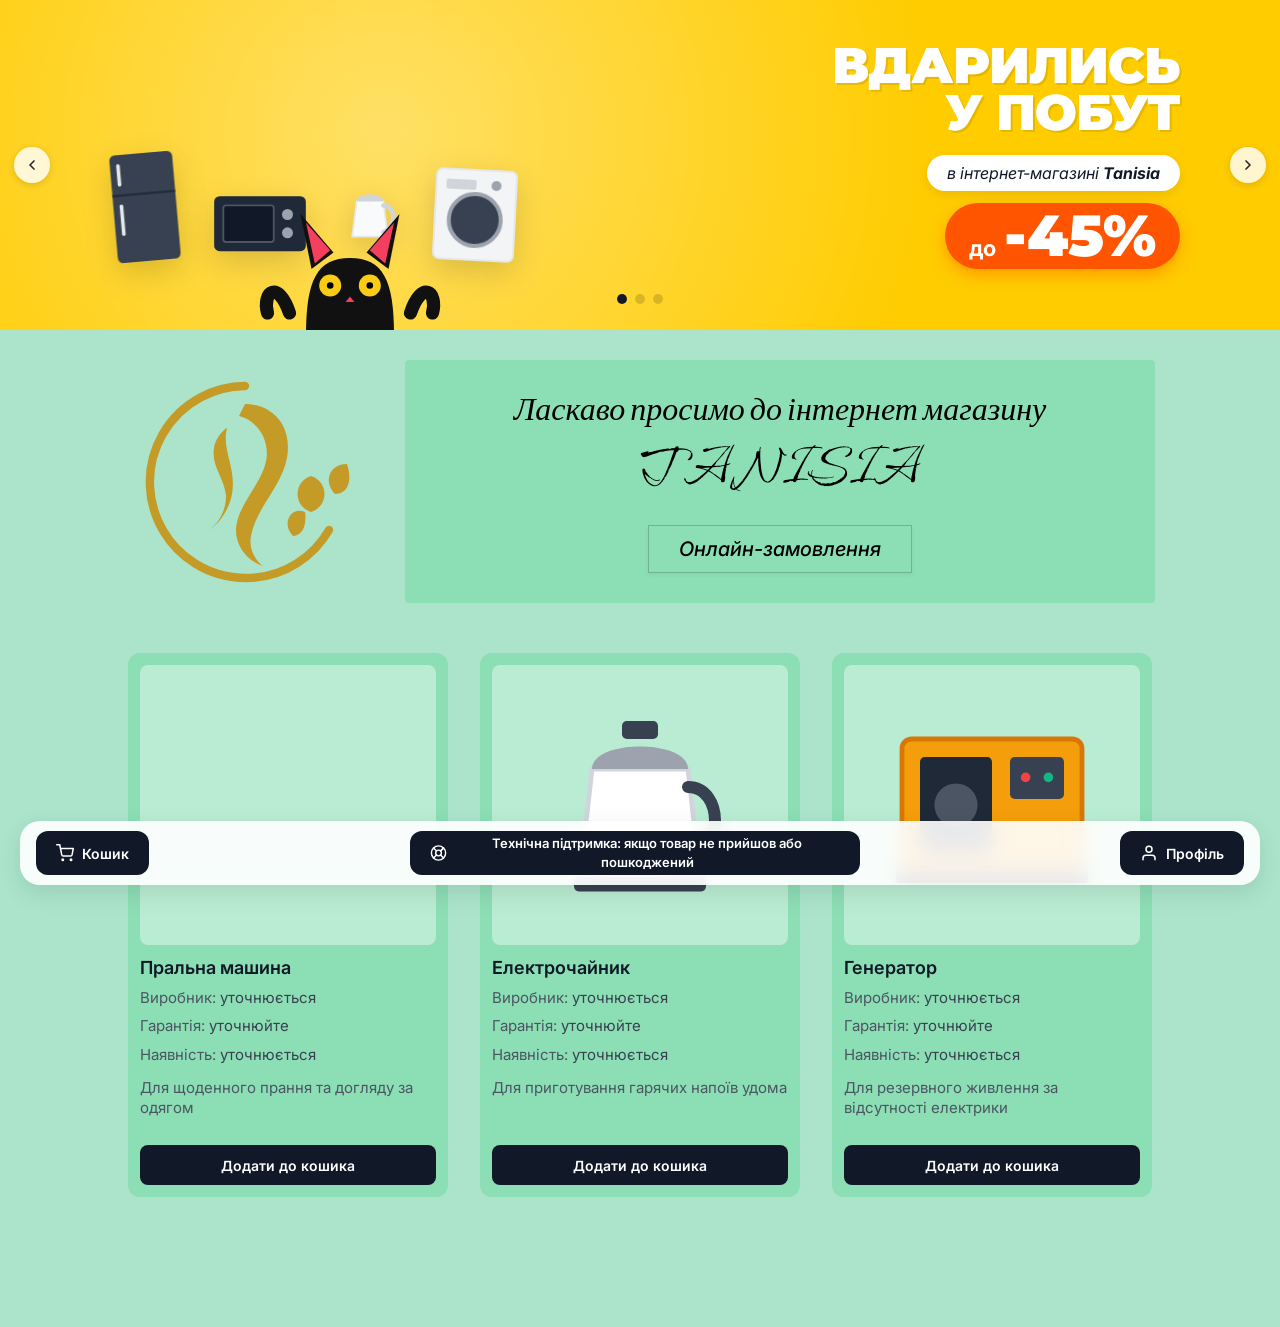
==== index.html @ ef2b3985 "add files" ====
<!DOCTYPE html>
<html lang="uk">
<head>
  <meta charset="UTF-8">
  <meta name="viewport" content="width=device-width, initial-scale=1.0">
  <title>TANISIA - Інтернет-магазин побутової техніки</title>
  
  <!-- Bootstrap 4.6 CSS -->
  <link rel="stylesheet" href="https://cdn.jsdelivr.net/npm/bootstrap@4.6.2/dist/css/bootstrap.min.css">
  
  <!-- Підключення шрифтів Google Fonts -->
  <link rel="preconnect" href="https://fonts.googleapis.com">
  <link rel="preconnect" href="https://fonts.gstatic.com" crossorigin>
  <link href="https://fonts.googleapis.com/css2?family=Inter:ital,wght@0,400;0,500;0,600;0,700;1,500&family=Instrument+Serif:ital@1&family=Island+Moments&family=Montserrat:wght@800;900&display=swap" rel="stylesheet">

  <!-- Підключення власного файлу стилів -->
  <link rel="stylesheet" href="style.css">
</head>
<body>

  <!-- 1. Верхній рекламний банер з каруселлю Bootstrap -->
  <div class="hero-banner-container">
    <div id="carouselExampleIndicators" class="carousel slide" data-ride="carousel">
      <ol class="carousel-indicators">
        <li data-target="#carouselExampleIndicators" data-slide-to="0" class="active"></li>
        <li data-target="#carouselExampleIndicators" data-slide-to="1"></li>
        <li data-target="#carouselExampleIndicators" data-slide-to="2"></li>
      </ol>
      <div class="carousel-inner">
        
        <!-- Слайд 1 (Основний банер зі знижкою 45%) -->
        <div class="carousel-item active">
          <div class="banner-content">
            <div class="banner-collage">
              <div class="appliance-group">
                <svg class="appliance fridge" viewBox="0 0 100 140" fill="none">
                  <rect x="15" y="10" width="70" height="120" rx="6" fill="#374151"/>
                  <line x1="15" y1="55" x2="85" y2="55" stroke="#1F2937" stroke-width="2"/>
                  <rect x="22" y="20" width="4" height="25" rx="2" fill="#E5E7EB"/>
                  <rect x="22" y="65" width="4" height="35" rx="2" fill="#E5E7EB"/>
                </svg>
                <svg class="appliance microwave" viewBox="0 0 120 80" fill="none">
                  <rect x="10" y="10" width="100" height="60" rx="6" fill="#1F2937"/>
                  <rect x="20" y="20" width="55" height="40" rx="3" fill="#111827" stroke="#4B5563" stroke-width="2"/>
                  <circle cx="90" cy="30" r="6" fill="#9CA3AF"/>
                  <circle cx="90" cy="50" r="6" fill="#9CA3AF"/>
                </svg>
                <svg class="appliance kettle" viewBox="0 0 90 90" fill="none">
                  <path d="M25 75 L30 35 L60 35 L65 75 Z" fill="#F9FAFB" stroke="#E5E7EB" stroke-width="2"/>
                  <path d="M30 35 C30 25, 60 25, 60 35 Z" fill="#D1D5DB"/>
                  <path d="M60 40 C75 40, 75 65, 60 70" stroke="#D1D5DB" stroke-width="5" fill="none" stroke-linecap="round"/>
                </svg>
                <svg class="appliance washer" viewBox="0 0 100 110" fill="none">
                  <rect x="10" y="10" width="80" height="90" rx="6" fill="#F3F4F6" stroke="#E5E7EB" stroke-width="2"/>
                  <circle cx="50" cy="60" r="26" fill="#374151" stroke="#9CA3AF" stroke-width="4"/>
                  <rect x="20" y="20" width="30" height="10" rx="2" fill="#D1D5DB"/>
                  <circle cx="70" cy="25" r="5" fill="#9CA3AF"/>
                </svg>
              </div>
              <div class="cat-wrapper">
                <svg class="cat-svg" viewBox="0 0 200 120" fill="none">
                  <path d="M60 120 C60 70, 70 50, 100 50 C130 50, 140 70, 140 120 Z" fill="#111111"/>
                  <polygon points="65,60 55,10 85,45" fill="#111111"/>
                  <polygon points="68,55 60,18 82,43" fill="#F43F5E"/>
                  <polygon points="135,60 145,10 115,45" fill="#111111"/>
                  <polygon points="132,55 140,18 118,43" fill="#F43F5E"/>
                  <circle cx="82" cy="75" r="10" fill="#FACC15"/>
                  <circle cx="82" cy="75" r="3" fill="#000"/>
                  <circle cx="118" cy="75" r="10" fill="#FACC15"/>
                  <circle cx="118" cy="75" r="3" fill="#000"/>
                  <polygon points="100,85 96,90 104,90" fill="#F43F5E"/>
                  <path d="M45 100 C35 70, 20 80, 25 100" stroke="#111111" stroke-width="12" stroke-linecap="round"/>
                  <path d="M155 100 C165 70, 180 80, 175 100" stroke="#111111" stroke-width="12" stroke-linecap="round"/>
                </svg>
              </div>
            </div>
            <div class="banner-text-group">
              <h1 class="promo-headline">ВДАРИЛИСЬ<br>У ПОБУТ</h1>
              <div class="shop-badge">
                <span>в інтернет-магазині <strong>Tanisia</strong></span>
              </div>
              <div class="discount-badge">
                <span class="discount-prefix">до</span>
                <span class="discount-value">-45%</span>
              </div>
            </div>
          </div>
        </div>

        <!-- Слайд 2 (Безкоштовна доставка) -->
        <div class="carousel-item">
          <div class="banner-content" style="justify-content: center; gap: 40px;">
            <div class="banner-text-group" style="align-items: center; text-align: center;">
              <h1 class="promo-headline" style="text-align: center;">БЕЗКОШТОВНА<br>ДОСТАВКА</h1>
              <div class="shop-badge">
                <span>на всі замовлення від 2000 грн</span>
              </div>
            </div>
          </div>
        </div>

        <!-- Слайд 3 (Гарантія якості) -->
        <div class="carousel-item">
          <div class="banner-content" style="justify-content: center;">
            <div class="banner-text-group" style="align-items: center; text-align: center;">
              <h1 class="promo-headline" style="text-align: center;">ОФІЦІЙНА<br>ГАРАНТІЯ</h1>
              <div class="shop-badge">
                <span>Сервісна підтримка та якість від <strong>Tanisia</strong></span>
              </div>
            </div>
          </div>
        </div>

      </div>

      <!-- Кнопки навігації каруселі -->
      <a class="carousel-control-prev" href="#carouselExampleIndicators" role="button" data-slide="prev">
        <div class="custom-arrow">
          <svg width="16" height="16" viewBox="0 0 24 24" fill="none" stroke="currentColor" stroke-width="2.5" stroke-linecap="round" stroke-linejoin="round"><polyline points="15 18 9 12 15 6"></polyline></svg>
        </div>
        <span class="sr-only">Previous</span>
      </a>
      <a class="carousel-control-next" href="#carouselExampleIndicators" role="button" data-slide="next">
        <div class="custom-arrow">
          <svg width="16" height="16" viewBox="0 0 24 24" fill="none" stroke="currentColor" stroke-width="2.5" stroke-linecap="round" stroke-linejoin="round"><polyline points="9 18 15 12 9 6"></polyline></svg>
        </div>
        <span class="sr-only">Next</span>
      </a>
    </div>
  </div>

  <!-- 2. Секція привітання та логотипу -->
  <section class="welcome-section">
    <div class="welcome-container">
      <div class="logo-wrapper">
        <svg class="brand-logo" viewBox="0 0 200 200" fill="none">
          <path d="M 100 20 A 80 80 0 1 0 170 140" stroke="#C59B27" stroke-width="7" stroke-linecap="round"/>
          <path d="M 100 35 C 120 35, 140 50, 135 80 C 130 105, 110 120, 105 145 C 103 155, 108 165, 115 170 C 100 165, 90 150, 93 135 C 97 115, 115 100, 118 80 C 120 62, 108 48, 95 45 Z" fill="#C59B27"/>
          <path d="M 85 55 C 80 75, 95 90, 88 115 C 85 125, 78 135, 70 140 C 80 133, 85 120, 84 110 C 82 95, 70 85, 75 68 C 78 60, 83 56, 85 55 Z" fill="#C59B27"/>
          <g fill="#C59B27">
            <path d="M 155 125 C 140 120, 140 100, 155 95 C 170 100, 170 120, 155 125 Z"/>
            <path d="M 175 110 C 165 100, 170 85, 185 85 C 190 100, 185 110, 175 110 Z"/>
            <path d="M 140 145 C 130 135, 138 120, 150 125 C 152 140, 145 145, 140 145 Z"/>
          </g>
        </svg>
      </div>

      <div class="welcome-card">
        <h2 class="welcome-subtitle">Ласкаво просимо до інтернет магазину</h2>
        <h1 class="welcome-title">TANISIA</h1>
        <button class="order-btn">Онлайн-замовлення</button>
      </div>
    </div>
  </section>

  <!-- 3. Блок товарних карток -->
  <main class="products-section">
    <div class="products-grid">
      
      <!-- Картка 1: Пральна машина -->
      <article class="product-card">
        <div class="product-image-box">
          <img >
        </div>
        <div class="product-info">
          <h3 class="product-name">Пральна машина</h3>
          <p class="product-meta">Виробник: <span>уточнюється</span></p>
          <p class="product-meta">Гарантія: <span>уточнюйте</span></p>
          <p class="product-meta">Наявність: <span>уточнюється</span></p>
          <p class="product-desc">Для щоденного прання та догляду за одягом</p>
        </div>
        <button class="add-to-cart-btn">Додати до кошика</button>
      </article>

      <!-- Картка 2: Електрочайник -->
      <article class="product-card">
        <div class="product-image-box">
          <svg viewBox="0 0 200 200" fill="none" class="product-svg">
            <path d="M50 160 L60 70 L140 70 L150 160 Z" fill="#FFFFFF" stroke="#D1D5DB" stroke-width="4"/>
            <path d="M60 70 C60 45, 140 45, 140 70 Z" fill="#9CA3AF"/>
            <rect x="85" y="30" width="30" height="15" rx="4" fill="#374151"/>
            <path d="M140 85 C170 85, 170 140, 140 145" stroke="#374151" stroke-width="10" fill="none" stroke-linecap="round"/>
            <rect x="45" y="160" width="110" height="12" rx="4" fill="#374151"/>
          </svg>
        </div>
        <div class="product-info">
          <h3 class="product-name">Електрочайник</h3>
          <p class="product-meta">Виробник: <span>уточнюється</span></p>
          <p class="product-meta">Гарантія: <span>уточнюйте</span></p>
          <p class="product-meta">Наявність: <span>уточнюється</span></p>
          <p class="product-desc">Для приготування гарячих напоїв удома</p>
        </div>
        <button class="add-to-cart-btn">Додати до кошика</button>
      </article>

      <!-- Картка 3: Генератор -->
      <article class="product-card">
        <div class="product-image-box">
          <svg viewBox="0 0 200 200" fill="none" class="product-svg">
            <rect x="25" y="45" width="150" height="110" rx="8" fill="#F59E0B" stroke="#D97706" stroke-width="4"/>
            <rect x="40" y="60" width="60" height="80" rx="4" fill="#1F2937"/>
            <circle cx="70" cy="100" r="18" fill="#4B5563"/>
            <rect x="115" y="60" width="45" height="35" rx="4" fill="#374151"/>
            <circle cx="128" cy="77" r="4" fill="#EF4444"/>
            <circle cx="147" cy="77" r="4" fill="#10B981"/>
            <rect x="20" y="155" width="160" height="10" rx="3" fill="#111827"/>
          </svg>
        </div>
        <div class="product-info">
          <h3 class="product-name">Генератор</h3>
          <p class="product-meta">Виробник: <span>уточнюється</span></p>
          <p class="product-meta">Гарантія: <span>уточнюйте</span></p>
          <p class="product-meta">Наявність: <span>уточнюється</span></p>
          <p class="product-desc">Для резервного живлення за відсутності електрики</p>
        </div>
        <button class="add-to-cart-btn">Додати до кошика</button>
      </article>

    </div>
  </main>

  <!-- 4. Нижня панель навігації (Bottom Bar) -->
  <footer class="bottom-bar">
    <button class="nav-btn">
      <svg width="18" height="18" viewBox="0 0 24 24" fill="none" stroke="currentColor" stroke-width="2" stroke-linecap="round" stroke-linejoin="round"><circle cx="9" cy="21" r="1"></circle><circle cx="20" cy="21" r="1"></circle><path d="M1 1h4l2.68 13.39a2 2 0 0 0 2 1.61h9.72a2 2 0 0 0 2-1.61L23 6H6"></path></svg>
      <span>Кошик</span>
    </button>

    <button class="nav-btn support-btn">
      <svg width="18" height="18" viewBox="0 0 24 24" fill="none" stroke="currentColor" stroke-width="2" stroke-linecap="round" stroke-linejoin="round"><circle cx="12" cy="12" r="10"></circle><circle cx="12" cy="12" r="4"></circle><line x1="4.93" y1="4.93" x2="9.17" y2="9.17"></line><line x1="14.83" y1="14.83" x2="19.07" y2="19.07"></line><line x1="14.83" y1="9.17" x2="19.07" y2="4.93"></line><line x1="14.83" y1="9.17" x2="18.36" y2="5.64"></line><line x1="4.93" y1="19.07" x2="9.17" y2="14.83"></line></svg>
      <span>Технічна підтримка: якщо товар не прийшов або пошкоджений</span>
    </button>

    <button class="nav-btn">
      <svg width="18" height="18" viewBox="0 0 24 24" fill="none" stroke="currentColor" stroke-width="2" stroke-linecap="round" stroke-linejoin="round"><path d="M20 21v-2a4 4 0 0 0-4-4H8a4 4 0 0 0-4 4v2"></path><circle cx="12" cy="7" r="4"></circle></svg>
      <span>Профіль</span>
    </button>
  </footer>

  <!-- JS для Bootstrap (jQuery та Bootstrap JS для роботи слайдера) -->
  <script src="https://cdn.jsdelivr.net/npm/jquery@3.5.1/dist/jquery.slim.min.js"></script>
  <script src="https://cdn.jsdelivr.net/npm/bootstrap@4.6.2/dist/js/bootstrap.bundle.min.js"></script>

</body>
</html>
---- style.css ----
/* ==========================================================================
   Основні скидання та стилі сторінки
   ========================================================================== */
* {
  box-sizing: border-box;
  margin: 0;
  padding: 0;
}

body {
  background-color: #ABE4CB;
  font-family: 'Inter', sans-serif;
  color: #111827;
  display: flex;
  flex-direction: column;
  align-items: center;
  min-height: 100vh;
  padding-bottom: 90px;
}

/* ==========================================================================
   1. Секція рекламного банера (Карусель Bootstrap)
   ========================================================================== */
.hero-banner-container {
  width: 100%;
  max-width: 1440px;
  margin: 0 auto;
  overflow: hidden;
}

.carousel-item {
  height: 330px;
  background-color: #FFCC00;
  background-image: radial-gradient(circle at 30% 40%, rgba(255,255,255,0.4) 0%, transparent 60%);
}

.banner-content {
  display: flex;
  align-items: flex-end;
  justify-content: space-between;
  width: 100%;
  max-width: 1200px;
  height: 100%;
  margin: 0 auto;
  padding: 0 60px;
}

.carousel-control-prev,
.carousel-control-next {
  width: 5%;
  opacity: 0.9;
}

.custom-arrow {
  width: 36px;
  height: 36px;
  border-radius: 50%;
  background: rgba(255, 255, 255, 0.9);
  display: flex;
  align-items: center;
  justify-content: center;
  box-shadow: 0 2px 8px rgba(0,0,0,0.15);
  color: #111827;
}

.carousel-indicators li {
  width: 10px;
  height: 10px;
  border-radius: 50%;
  background-color: rgba(0, 0, 0, 0.3);
  margin: 0 4px;
}

.carousel-indicators .active {
  background-color: #111827;
}

/* Колаж техніки та кота */
.banner-collage {
  position: relative;
  width: 550px;
  height: 100%;
  display: flex;
  align-items: flex-end;
}

.appliance-group {
  position: absolute;
  bottom: 60px;
  left: 0;
  display: flex;
  align-items: flex-end;
  gap: 15px;
}

.appliance {
  filter: drop-shadow(0 10px 15px rgba(0,0,0,0.15));
}
.appliance.fridge { width: 90px; transform: rotate(-5deg); }
.appliance.microwave { width: 110px; transform: translateY(-10px); }
.appliance.kettle { width: 80px; transform: translateY(-20px); }
.appliance.washer { width: 100px; transform: rotate(3deg); }

.cat-wrapper {
  position: absolute;
  bottom: -5px;
  left: 140px;
  width: 220px;
}
.cat-svg {
  width: 100%;
  height: auto;
}

/* Текстовий блок акції */
.banner-text-group {
  display: flex;
  flex-direction: column;
  align-items: flex-end;
  justify-content: center;
  height: 100%;
  padding-bottom: 20px;
}

.promo-headline {
  font-family: 'Montserrat', sans-serif;
  font-weight: 900;
  font-size: 50px;
  line-height: 0.95;
  color: #FFFFFF;
  text-align: right;
  text-shadow: 2px 2px 0px rgba(0,0,0,0.1);
  letter-spacing: -1px;
}

.shop-badge {
  background: #FFFFFF;
  padding: 6px 20px;
  border-radius: 20px;
  margin-top: 10px;
  box-shadow: 0 4px 10px rgba(0,0,0,0.08);
}

.shop-badge span {
  font-family: 'Inter', sans-serif;
  font-size: 16px;
  font-style: italic;
  color: #111827;
}

.discount-badge {
  display: flex;
  align-items: baseline;
  background: #FF5500;
  color: #FFFFFF;
  padding: 4px 24px;
  border-radius: 40px;
  margin-top: 12px;
  box-shadow: 0 6px 15px rgba(255, 85, 0, 0.4);
}

.discount-prefix {
  font-size: 22px;
  font-weight: 700;
  margin-right: 8px;
}

.discount-value {
  font-family: 'Montserrat', sans-serif;
  font-weight: 900;
  font-size: 58px;
  line-height: 1;
}

/* ==========================================================================
   2. Секція привітання та логотипу
   ========================================================================== */
.welcome-section {
  width: 100%;
  max-width: 1440px;
  background-color: #ABE4CB;
  padding: 30px 40px;
  display: flex;
  justify-content: center;
}

.welcome-container {
  display: flex;
  align-items: center;
  justify-content: center;
  gap: 40px;
  width: 100%;
  max-width: 1100px;
}

.logo-wrapper {
  width: 240px;
  height: 240px;
  flex-shrink: 0;
}

.brand-logo {
  width: 100%;
  height: 100%;
}

.welcome-card {
  background-color: #8CDEB5;
  padding: 30px 50px;
  border-radius: 4px;
  display: flex;
  flex-direction: column;
  align-items: center;
  text-align: center;
  flex-grow: 1;
  max-width: 750px;
}

.welcome-subtitle {
  font-family: 'Instrument Serif', serif;
  font-style: italic;
  font-weight: 400;
  font-size: 32px;
  color: #000000;
  margin-bottom: 5px;
}

.welcome-title {
  font-family: 'Island Moments', cursive;
  font-size: 72px;
  font-weight: 400;
  color: #000000;
  line-height: 1;
  margin-bottom: 20px;
}

.order-btn {
  background-color: #8CDEB5;
  border: 1px solid rgba(0, 0, 0, 0.2);
  padding: 8px 30px;
  font-family: 'Inter', sans-serif;
  font-style: italic;
  font-weight: 500;
  font-size: 20px;
  color: #000000;
  cursor: pointer;
  box-shadow: 0 2px 4px rgba(0, 0, 0, 0.05);
  transition: background-color 0.2s ease;
}

.order-btn:hover {
  background-color: #79d4a6;
}

/* ==========================================================================
   3. Блок товарних карток
   ========================================================================== */
.products-section {
  width: 100%;
  max-width: 1440px;
  padding: 20px 20px 40px;
  display: flex;
  justify-content: center;
}

.products-grid {
  display: flex;
  gap: 32px;
  justify-content: center;
  flex-wrap: wrap;
}

.product-card {
  width: 320px;
  background-color: #8CDEB5;
  border-radius: 12px;
  padding: 12px;
  display: flex;
  flex-direction: column;
  gap: 12px;
}

.product-image-box {
  width: 296px;
  height: 280px;
  background-color: rgba(255, 255, 255, 0.4);
  border-radius: 8px;
  display: flex;
  align-items: center;
  justify-content: center;
  padding: 10px;
}

.product-svg {
  width: 100%;
  height: 100%;
  max-height: 240px;
}

.product-info {
  display: flex;
  flex-direction: column;
  gap: 4px;
}

.product-name {
  font-size: 18px;
  font-weight: 600;
  color: #111827;
  margin-bottom: 4px;
}

.product-meta {
  font-size: 15px;
  color: #4B5563;
  margin-bottom: 2px;
}

.product-meta span {
  color: #374151;
}

.product-desc {
  font-size: 15px;
  color: #4B5563;
  margin-top: 6px;
  line-height: 1.3;
}

.add-to-cart-btn {
  width: 100%;
  height: 40px;
  background-color: #111827;
  color: #FFFFFF;
  border: none;
  border-radius: 8px;
  font-weight: 600;
  font-size: 14px;
  cursor: pointer;
  margin-top: auto;
  transition: background-color 0.2s ease;
}

.add-to-cart-btn:hover {
  background-color: #1F2937;
}

/* ==========================================================================
   4. Нижня панель навігації (Bottom Bar)
   ========================================================================== */
.bottom-bar {
  position: fixed;
  bottom: 15px;
  left: 50%;
  transform: translateX(-50%);
  width: calc(100% - 40px);
  max-width: 1400px;
  height: 64px;
  background: rgba(255, 255, 255, 0.9);
  backdrop-filter: blur(10px);
  border-radius: 20px;
  display: flex;
  align-items: center;
  justify-content: space-between;
  padding: 0 16px;
  box-shadow: 0px 8px 24px rgba(0, 0, 0, 0.1);
  z-index: 1000;
}

.nav-btn {
  display: flex;
  align-items: center;
  justify-content: center;
  gap: 8px;
  height: 44px;
  padding: 0 20px;
  background-color: #111827;
  color: #FFFFFF;
  border: none;
  border-radius: 12px;
  font-weight: 600;
  font-size: 14px;
  cursor: pointer;
  transition: opacity 0.2s ease;
}

.nav-btn:hover {
  opacity: 0.9;
}

.support-btn {
  flex-grow: 1;
  max-width: 450px;
  margin: 0 15px;
  font-size: 13px;
  text-align: center;
}
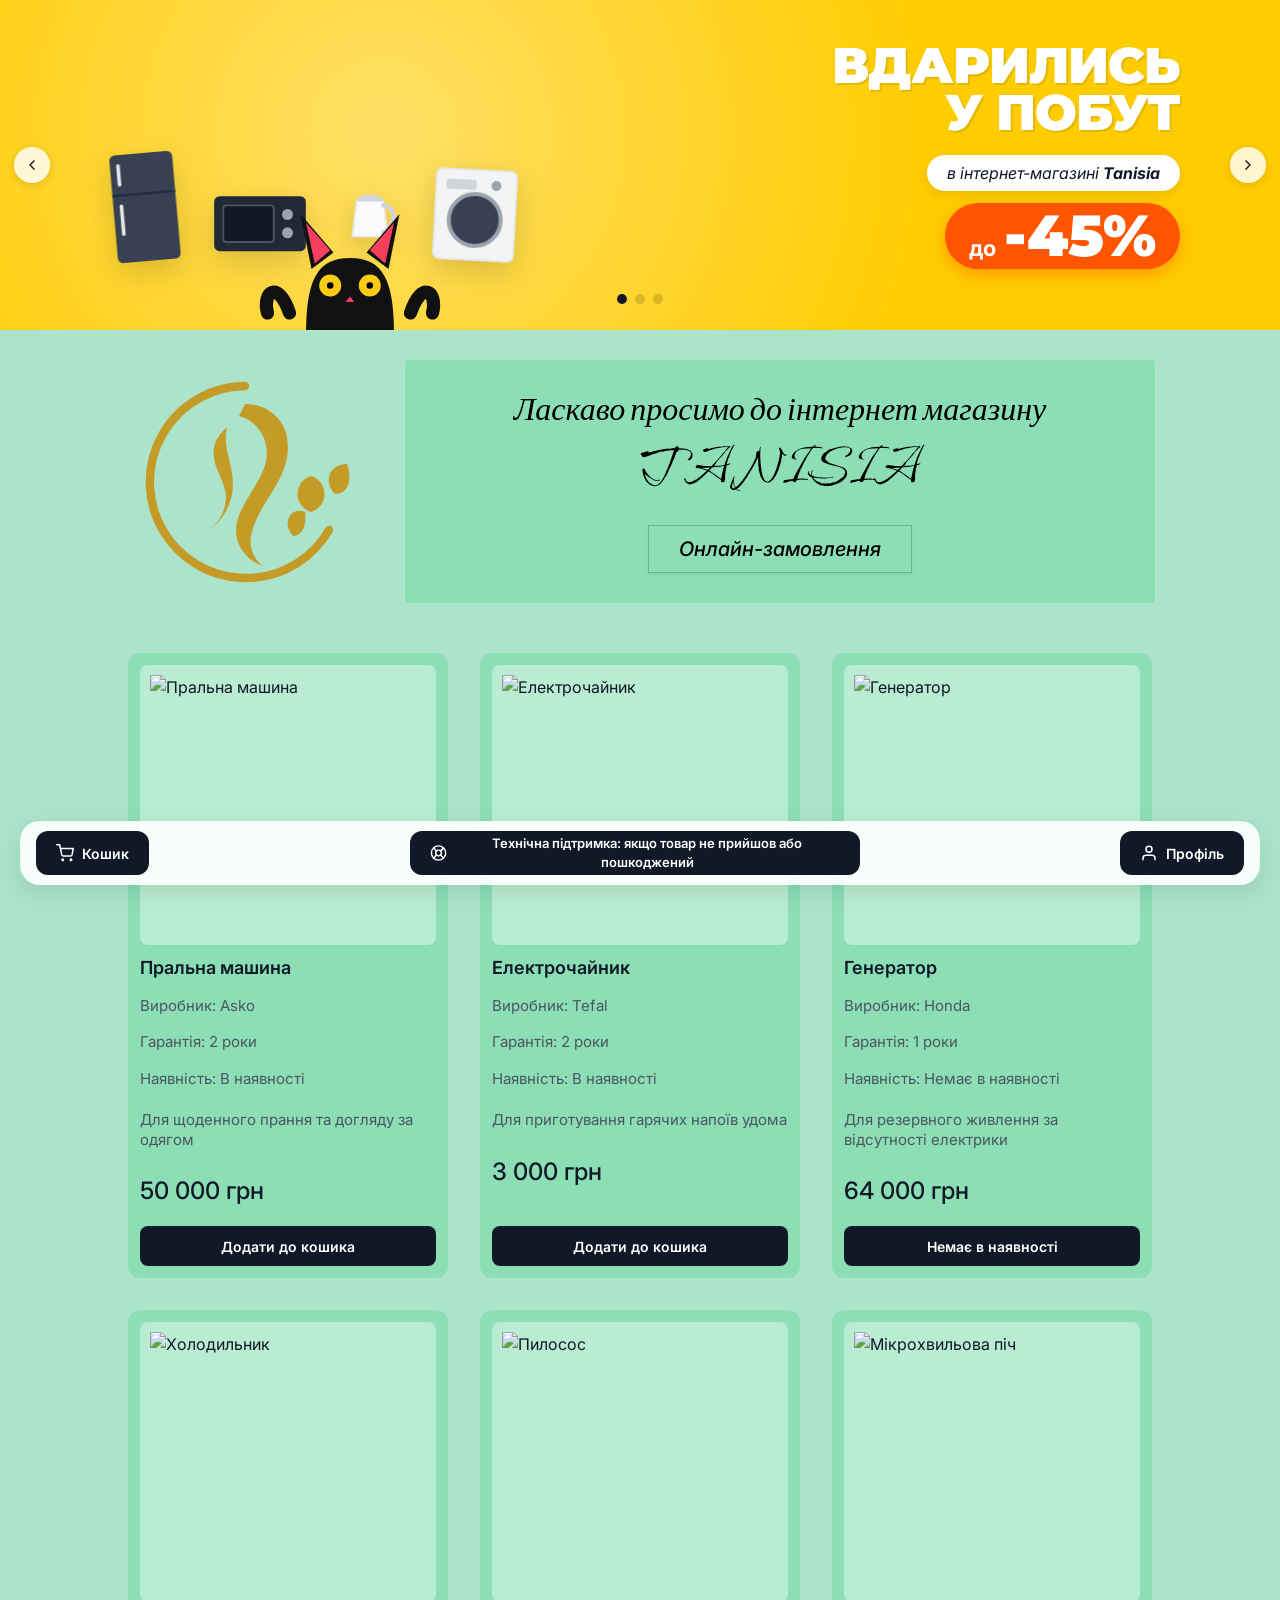
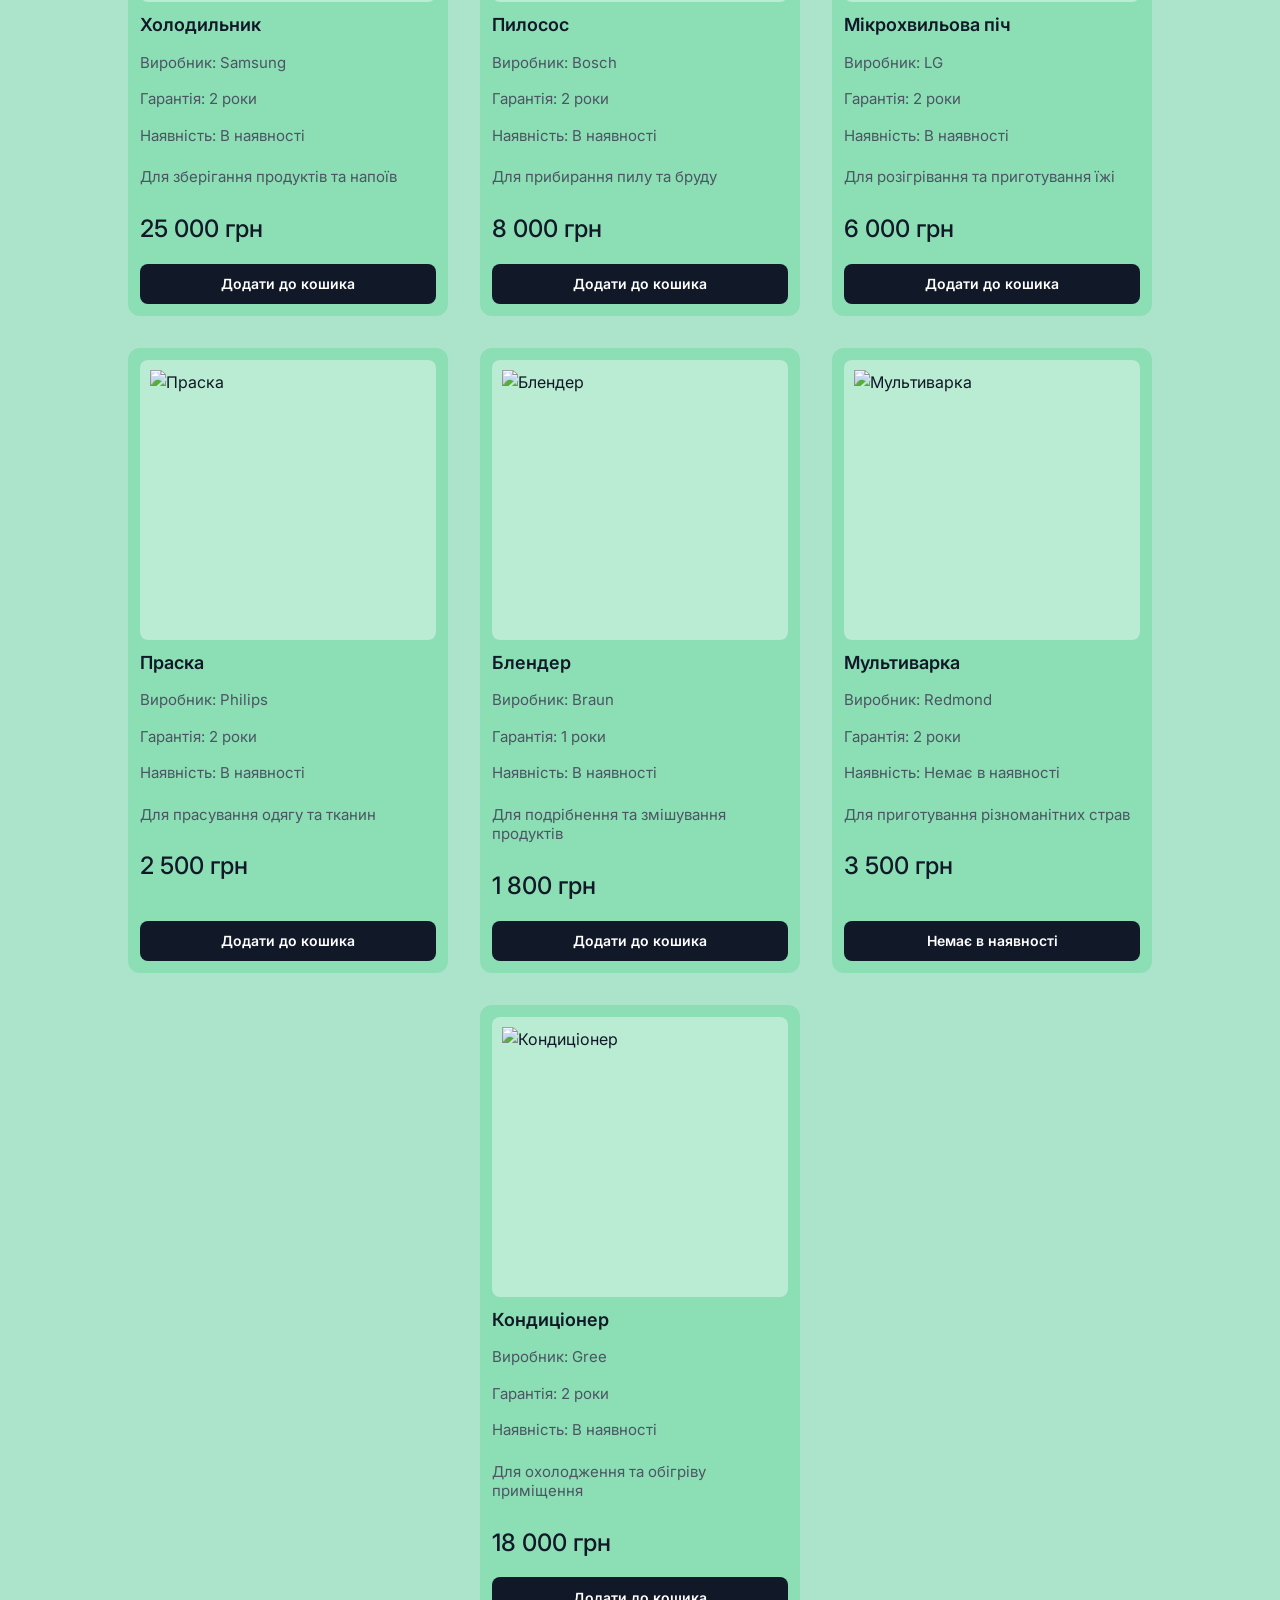
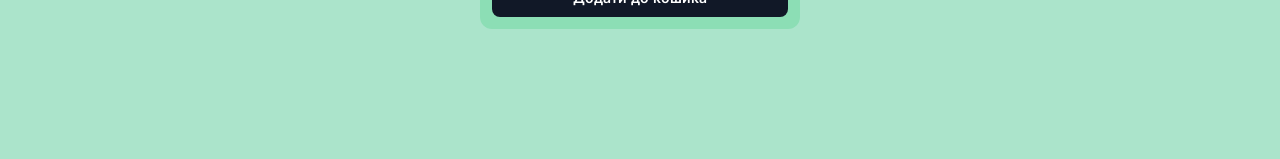
==== commit 431c481c: "Add files via upload" ====
--- a/index.html
+++ b/index.html
@@ -156,74 +156,16 @@
   <!-- 3. Блок товарних карток -->
   <main class="products-section">
     <div class="products-grid">
-      
-      <!-- Картка 1: Пральна машина -->
-      <article class="product-card">
-        <div class="product-image-box">
-          <img >
-        </div>
-        <div class="product-info">
-          <h3 class="product-name">Пральна машина</h3>
-          <p class="product-meta">Виробник: <span>уточнюється</span></p>
-          <p class="product-meta">Гарантія: <span>уточнюйте</span></p>
-          <p class="product-meta">Наявність: <span>уточнюється</span></p>
-          <p class="product-desc">Для щоденного прання та догляду за одягом</p>
-        </div>
-        <button class="add-to-cart-btn">Додати до кошика</button>
-      </article>
-
-      <!-- Картка 2: Електрочайник -->
-      <article class="product-card">
-        <div class="product-image-box">
-          <svg viewBox="0 0 200 200" fill="none" class="product-svg">
-            <path d="M50 160 L60 70 L140 70 L150 160 Z" fill="#FFFFFF" stroke="#D1D5DB" stroke-width="4"/>
-            <path d="M60 70 C60 45, 140 45, 140 70 Z" fill="#9CA3AF"/>
-            <rect x="85" y="30" width="30" height="15" rx="4" fill="#374151"/>
-            <path d="M140 85 C170 85, 170 140, 140 145" stroke="#374151" stroke-width="10" fill="none" stroke-linecap="round"/>
-            <rect x="45" y="160" width="110" height="12" rx="4" fill="#374151"/>
-          </svg>
-        </div>
-        <div class="product-info">
-          <h3 class="product-name">Електрочайник</h3>
-          <p class="product-meta">Виробник: <span>уточнюється</span></p>
-          <p class="product-meta">Гарантія: <span>уточнюйте</span></p>
-          <p class="product-meta">Наявність: <span>уточнюється</span></p>
-          <p class="product-desc">Для приготування гарячих напоїв удома</p>
-        </div>
-        <button class="add-to-cart-btn">Додати до кошика</button>
-      </article>
-
-      <!-- Картка 3: Генератор -->
-      <article class="product-card">
-        <div class="product-image-box">
-          <svg viewBox="0 0 200 200" fill="none" class="product-svg">
-            <rect x="25" y="45" width="150" height="110" rx="8" fill="#F59E0B" stroke="#D97706" stroke-width="4"/>
-            <rect x="40" y="60" width="60" height="80" rx="4" fill="#1F2937"/>
-            <circle cx="70" cy="100" r="18" fill="#4B5563"/>
-            <rect x="115" y="60" width="45" height="35" rx="4" fill="#374151"/>
-            <circle cx="128" cy="77" r="4" fill="#EF4444"/>
-            <circle cx="147" cy="77" r="4" fill="#10B981"/>
-            <rect x="20" y="155" width="160" height="10" rx="3" fill="#111827"/>
-          </svg>
-        </div>
-        <div class="product-info">
-          <h3 class="product-name">Генератор</h3>
-          <p class="product-meta">Виробник: <span>уточнюється</span></p>
-          <p class="product-meta">Гарантія: <span>уточнюйте</span></p>
-          <p class="product-meta">Наявність: <span>уточнюється</span></p>
-          <p class="product-desc">Для резервного живлення за відсутності електрики</p>
-        </div>
-        <button class="add-to-cart-btn">Додати до кошика</button>
-      </article>
-
+  
     </div>
   </main>
 
   <!-- 4. Нижня панель навігації (Bottom Bar) -->
   <footer class="bottom-bar">
-    <button class="nav-btn">
+    <button class="nav-btn cart-button" type="button" aria-label="Відкрити кошик">
       <svg width="18" height="18" viewBox="0 0 24 24" fill="none" stroke="currentColor" stroke-width="2" stroke-linecap="round" stroke-linejoin="round"><circle cx="9" cy="21" r="1"></circle><circle cx="20" cy="21" r="1"></circle><path d="M1 1h4l2.68 13.39a2 2 0 0 0 2 1.61h9.72a2 2 0 0 0 2-1.61L23 6H6"></path></svg>
       <span>Кошик</span>
+      <span class="cart-count" hidden aria-live="polite">0</span>
     </button>
 
     <button class="nav-btn support-btn">
@@ -231,13 +173,45 @@
       <span>Технічна підтримка: якщо товар не прийшов або пошкоджений</span>
     </button>
 
-    <button class="nav-btn">
+    <a class="nav-btn" href="profile.html">
       <svg width="18" height="18" viewBox="0 0 24 24" fill="none" stroke="currentColor" stroke-width="2" stroke-linecap="round" stroke-linejoin="round"><path d="M20 21v-2a4 4 0 0 0-4-4H8a4 4 0 0 0-4 4v2"></path><circle cx="12" cy="7" r="4"></circle></svg>
       <span>Профіль</span>
-    </button>
+    </a>
   </footer>
 
+  <div class="cart-modal" hidden>
+    <section class="cart-dialog" role="dialog" aria-modal="true" aria-labelledby="cart-title">
+      <header class="cart-header">
+        <h2 id="cart-title">Ваш кошик</h2>
+        <button class="cart-close" type="button" aria-label="Закрити кошик">&times;</button>
+      </header>
+      <p class="cart-empty" hidden>Кошик поки порожній.</p>
+      <div class="cart-items"></div>
+      <div class="cart-summary">
+        <span>Разом:</span>
+        <strong class="cart-total">0 грн</strong>
+      </div>
+      <form class="checkout-form">
+        <label for="checkout-phone">Номер телефону</label>
+        <input
+          id="checkout-phone"
+          name="phone"
+          type="tel"
+          autocomplete="tel"
+          inputmode="tel"
+          placeholder="+380 00 000 00 00"
+          aria-describedby="phone-hint"
+          required
+        >
+        <small id="phone-hint">Введіть український номер телефону.</small>
+        <button class="checkout-submit" type="submit">Оформити замовлення</button>
+      </form>
+      <p class="checkout-confirmation" role="status" hidden></p>
+    </section>
+  </div>
+
   <!-- JS для Bootstrap (jQuery та Bootstrap JS для роботи слайдера) -->
+  <script src="script.js"></script>
   <script src="https://cdn.jsdelivr.net/npm/jquery@3.5.1/dist/jquery.slim.min.js"></script>
   <script src="https://cdn.jsdelivr.net/npm/bootstrap@4.6.2/dist/js/bootstrap.bundle.min.js"></script>
 
--- a/style.css
+++ b/style.css
@@ -376,6 +376,7 @@
   padding: 0 20px;
   background-color: #111827;
   color: #FFFFFF;
+  text-decoration: none;
   border: none;
   border-radius: 12px;
   font-weight: 600;
@@ -394,4 +395,233 @@
   margin: 0 15px;
   font-size: 13px;
   text-align: center;
+}
+
+.cart-count {
+  min-width: 22px;
+  padding: 2px 6px;
+  border-radius: 999px;
+  background: #FF5500;
+  color: #FFFFFF;
+  font-size: 12px;
+  text-align: center;
+}
+
+.cart-modal[hidden],
+.cart-count[hidden],
+.cart-empty[hidden] {
+  display: none;
+}
+
+.cart-modal {
+  position: fixed;
+  inset: 0;
+  z-index: 1100;
+  display: flex;
+  align-items: center;
+  justify-content: center;
+  padding: 20px;
+  background: rgba(17, 24, 39, 0.6);
+}
+
+.cart-dialog {
+  width: min(680px, 100%);
+  max-height: min(80vh, 720px);
+  overflow-y: auto;
+  padding: 24px;
+  border-radius: 16px;
+  background: #FFFFFF;
+  box-shadow: 0 20px 60px rgba(0, 0, 0, 0.25);
+}
+
+.cart-header {
+  display: flex;
+  align-items: center;
+  justify-content: space-between;
+  gap: 16px;
+  margin-bottom: 20px;
+}
+
+.cart-header h2 {
+  margin: 0;
+  font-size: 24px;
+}
+
+.cart-close {
+  border: 0;
+  background: transparent;
+  color: #4B5563;
+  font-size: 32px;
+  line-height: 1;
+  cursor: pointer;
+}
+
+.cart-empty {
+  padding: 24px 0;
+  color: #4B5563;
+  text-align: center;
+}
+
+.cart-items {
+  display: flex;
+  flex-direction: column;
+}
+
+.cart-item {
+  display: grid;
+  grid-template-columns: 76px minmax(0, 1fr) auto;
+  align-items: center;
+  gap: 16px;
+  padding: 16px 0;
+  border-bottom: 1px solid #E5E7EB;
+}
+
+.cart-item-image {
+  width: 76px;
+  height: 76px;
+  border-radius: 8px;
+  object-fit: contain;
+  background: #F3F4F6;
+}
+
+.cart-item-title {
+  margin: 0 0 6px;
+  font-size: 16px;
+}
+
+.cart-item-price {
+  margin: 0 0 8px;
+  color: #4B5563;
+  font-size: 14px;
+}
+
+.cart-item-controls {
+  display: flex;
+  align-items: center;
+  gap: 10px;
+}
+
+.quantity-btn {
+  width: 28px;
+  height: 28px;
+  border: 1px solid #D1D5DB;
+  border-radius: 6px;
+  background: #FFFFFF;
+  font-size: 18px;
+  cursor: pointer;
+}
+
+.cart-item-quantity {
+  min-width: 16px;
+  text-align: center;
+}
+
+.cart-item-end {
+  display: flex;
+  flex-direction: column;
+  align-items: flex-end;
+  gap: 10px;
+  white-space: nowrap;
+}
+
+.remove-from-cart-btn {
+  border: 0;
+  background: transparent;
+  color: #B91C1C;
+  cursor: pointer;
+}
+
+.cart-summary {
+  display: flex;
+  justify-content: space-between;
+  gap: 16px;
+  padding-top: 20px;
+  font-size: 20px;
+}
+
+.checkout-form[hidden],
+.checkout-confirmation[hidden] {
+  display: none;
+}
+
+.checkout-form {
+  display: flex;
+  flex-direction: column;
+  gap: 8px;
+  margin-top: 20px;
+}
+
+.checkout-form label {
+  font-weight: 600;
+}
+
+.checkout-form input {
+  width: 100%;
+  min-height: 44px;
+  padding: 10px 12px;
+  border: 1px solid #D1D5DB;
+  border-radius: 8px;
+  font: inherit;
+}
+
+.checkout-form input:focus {
+  border-color: #111827;
+  outline: 2px solid rgba(17, 24, 39, 0.15);
+}
+
+.checkout-form small {
+  color: #4B5563;
+}
+
+.checkout-submit {
+  min-height: 44px;
+  margin-top: 8px;
+  border: 0;
+  border-radius: 8px;
+  background: #111827;
+  color: #FFFFFF;
+  font: inherit;
+  font-weight: 600;
+  cursor: pointer;
+}
+
+.checkout-submit:hover {
+  background: #1F2937;
+}
+
+.checkout-confirmation {
+  margin: 20px 0 0;
+  padding: 14px;
+  border-radius: 8px;
+  background: #DCFCE7;
+  color: #166534;
+}
+
+.products-error {
+  width: 100%;
+  text-align: center;
+}
+
+body.cart-open {
+  overflow: hidden;
+}
+
+@media (max-width: 520px) {
+  .cart-dialog {
+    padding: 18px;
+  }
+
+  .cart-item {
+    grid-template-columns: 60px minmax(0, 1fr) auto;
+    gap: 10px;
+  }
+
+  .cart-item-image {
+    width: 60px;
+    height: 60px;
+  }
+
+  .cart-item-end {
+    font-size: 14px;
+  }
 }
